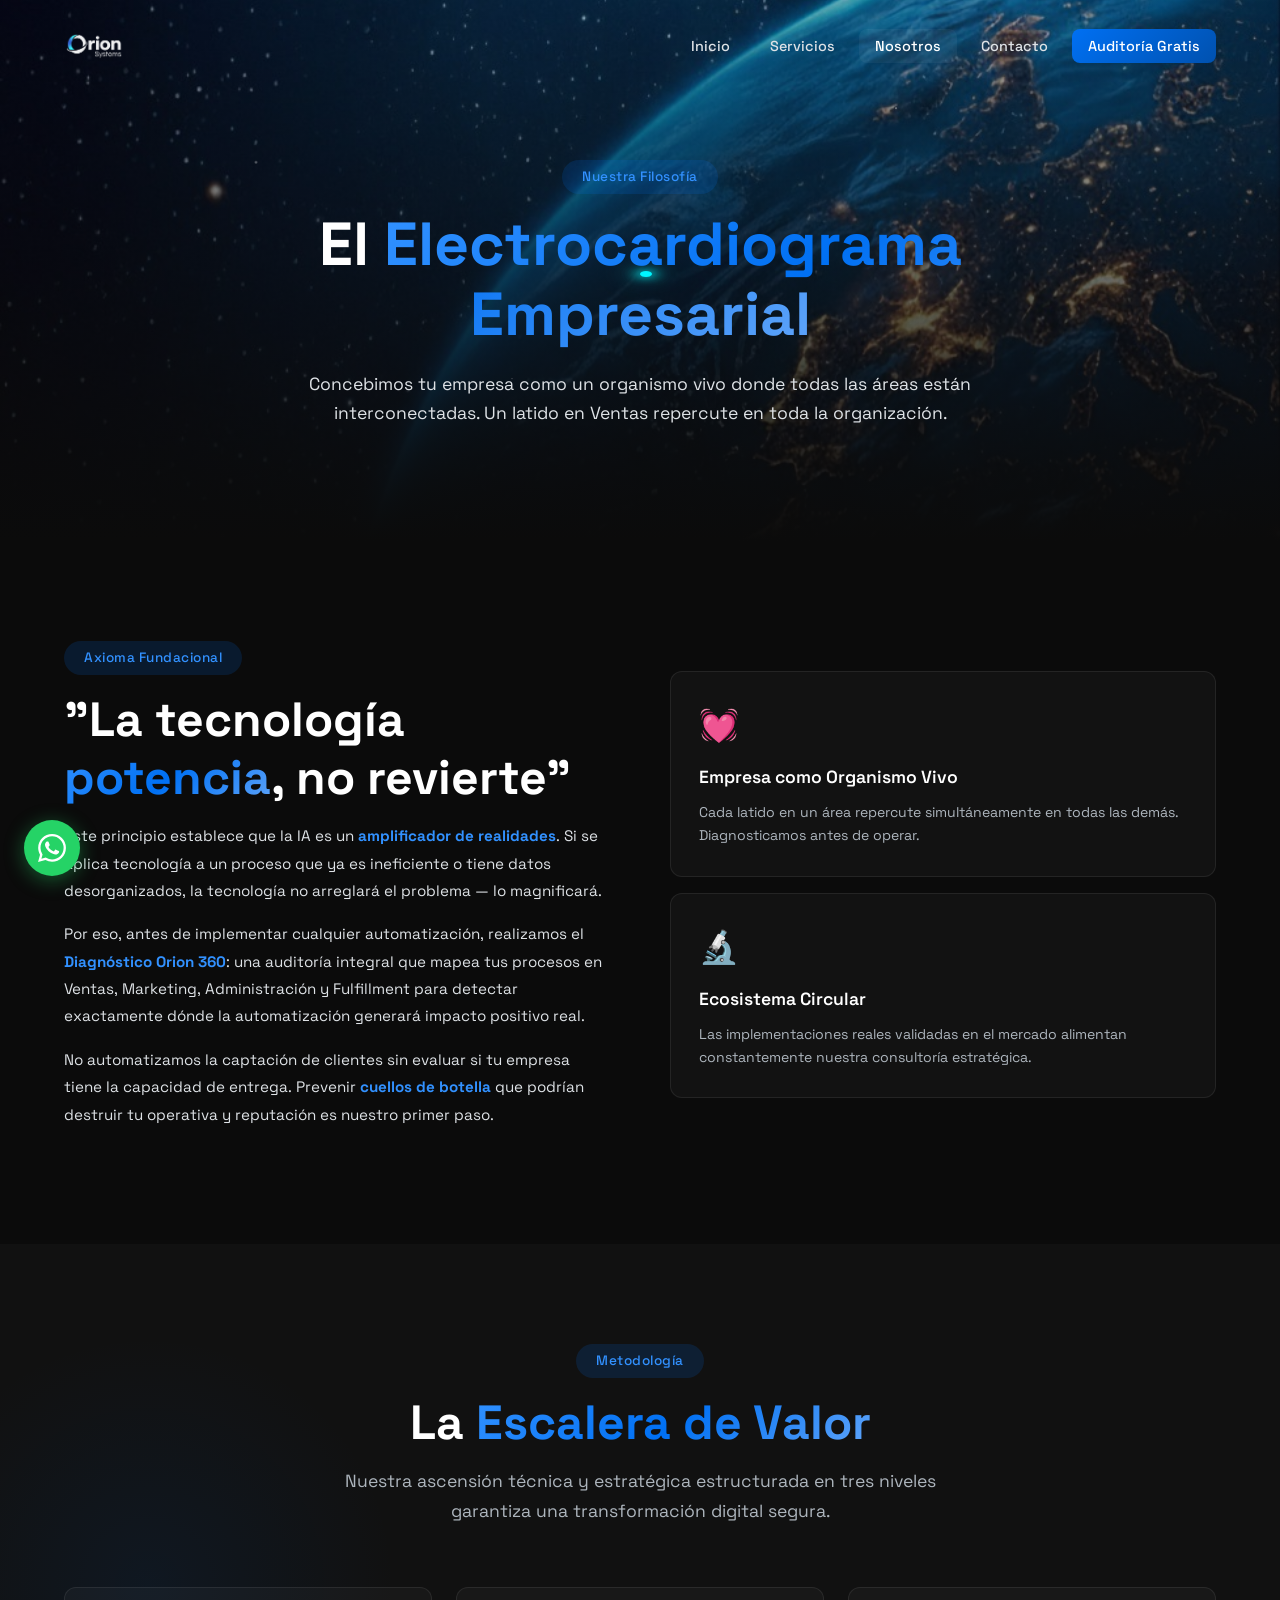
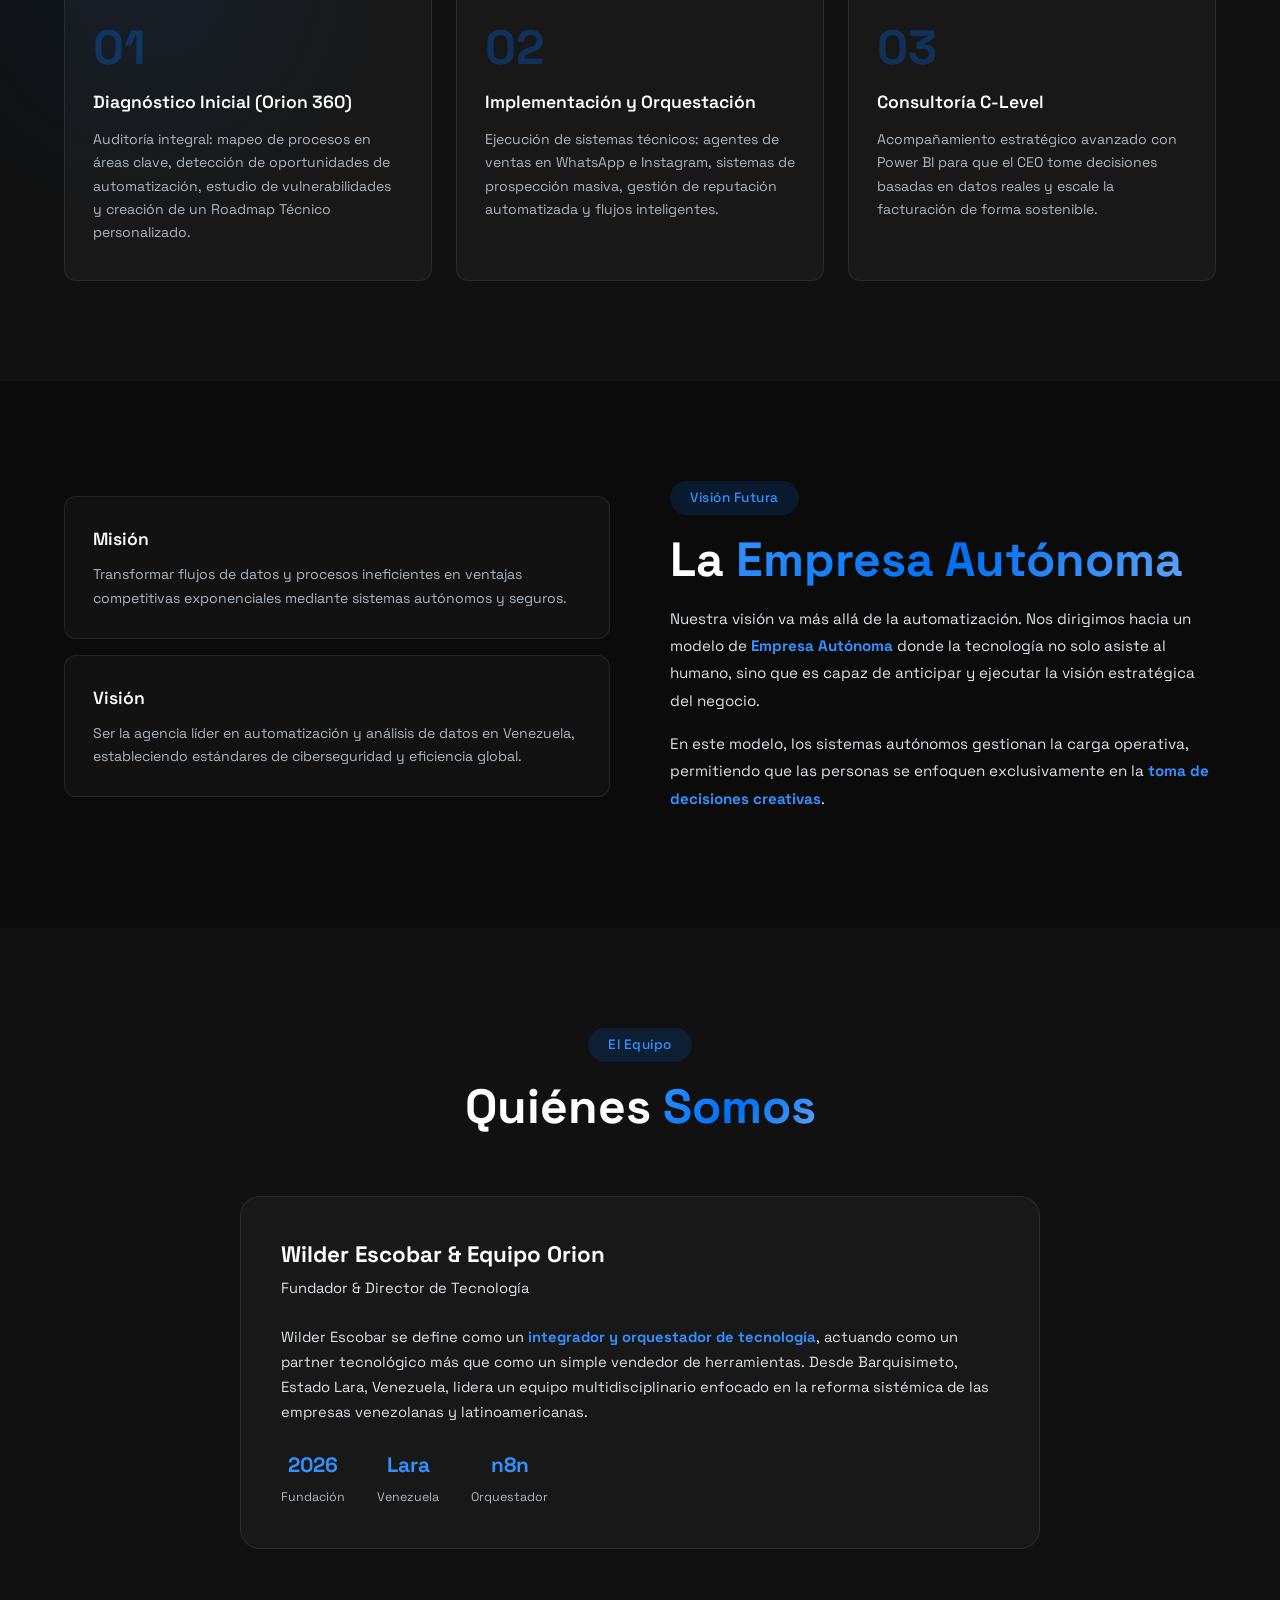
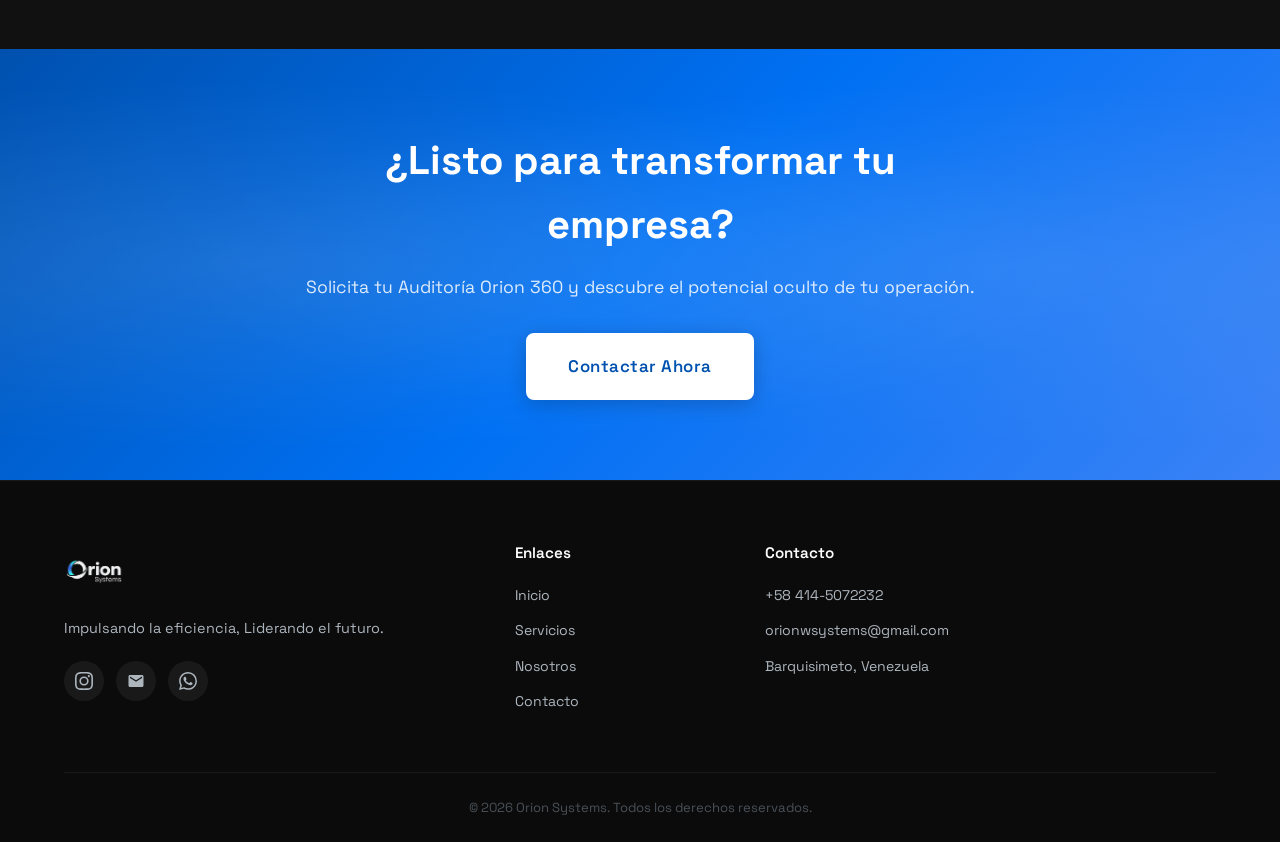
==== about.html @ 2eb097f4 "First commit: Orion Systems Web v1.0" ====
<!DOCTYPE html>
<html lang="es">

<head>
    <meta charset="UTF-8">
    <meta name="viewport" content="width=device-width, initial-scale=1.0">
    <title>Sobre Nosotros | Orion Systems</title>
    <meta name="description"
        content="Conoce la filosofía del Electrocardiograma Empresarial de Orion Systems. La tecnología potencia, no revierte. Wilder Escobar y equipo en Barquisimeto, Venezuela.">
    <link rel="icon" href="assets/favicon.png" type="image/png">
    <link rel="preconnect" href="https://fonts.googleapis.com">
    <link rel="preconnect" href="https://fonts.gstatic.com" crossorigin>
    <link
        href="https://fonts.googleapis.com/css2?family=Space+Grotesk:wght@300;400;500;600;700&family=Inter:wght@300;400;500;600;700&display=swap"
        rel="stylesheet">
    <link rel="stylesheet" href="index.css">
</head>

<body>
    <!-- NAVBAR -->
    <nav class="navbar" id="navbar">
        <div class="nav-container">
            <a href="index.html" class="nav-logo">
                <img src="assets/logo.png" alt="Orion Systems Logo" class="logo-img">
            </a>
            <ul class="nav-links" id="navLinks">
                <li><a href="index.html" class="nav-link">Inicio</a></li>
                <li><a href="services.html" class="nav-link">Servicios</a></li>
                <li><a href="about.html" class="nav-link active">Nosotros</a></li>
                <li><a href="contact.html" class="nav-link">Contacto</a></li>
                <li><a href="#" class="nav-link nav-cta" id="openAuditBtn">Auditoría Gratis</a></li>
            </ul>
            <button class="hamburger" id="hamburger"
                aria-label="Abrir menú"><span></span><span></span><span></span></button>
        </div>
    </nav>

    <!-- PAGE HERO -->
    <section class="page-hero">
        <div class="hero-bg">
            <div class="hero-sub-bg">
                <div class="hero-stars"></div>

                <div class="hero-orbiters">
                    <div class="orbiter"></div>
                    <div class="orbiter"></div>
                    <div class="orbiter"></div>
                </div>
            </div>
        </div>
        <div class="container" style="position:relative;z-index:2;">
            <div class="page-hero-content anim-fade-up">
                <span class="section-tag">Nuestra Filosofía</span>
                <h1 class="hero-title">El <span class="text-gradient">Electrocardiograma Empresarial</span></h1>
                <p class="hero-subtitle">Concebimos tu empresa como un organismo vivo donde todas las áreas están
                    interconectadas. Un latido en Ventas repercute en toda la organización.</p>
            </div>
        </div>
    </section>

    <!-- PHILOSOPHY -->
    <section class="about-section">
        <div class="container">
            <div class="about-grid">
                <div class="about-content anim-fade-up">
                    <span class="section-tag">Axioma Fundacional</span>
                    <h2 class="section-title">"La tecnología <span class="text-gradient">potencia</span>, no revierte"
                    </h2>
                    <p>Este principio establece que la IA es un <strong>amplificador de realidades</strong>. Si se
                        aplica tecnología a un proceso que ya es ineficiente o tiene datos desorganizados, la tecnología
                        no arreglará el problema — lo magnificará.</p>
                    <p>Por eso, antes de implementar cualquier automatización, realizamos el <strong>Diagnóstico Orion
                            360</strong>: una auditoría integral que mapea tus procesos en Ventas, Marketing,
                        Administración y Fulfillment para detectar exactamente dónde la automatización generará impacto
                        positivo real.</p>
                    <p>No automatizamos la captación de clientes sin evaluar si tu empresa tiene la capacidad de
                        entrega. Prevenir <strong>cuellos de botella</strong> que podrían destruir tu operativa y
                        reputación es nuestro primer paso.</p>
                </div>
                <div class="about-visual anim-fade-up" style="animation-delay:0.2s;">
                    <div class="philosophy-card">
                        <div class="philosophy-icon">💓</div>
                        <h3>Empresa como Organismo Vivo</h3>
                        <p>Cada latido en un área repercute simultáneamente en todas las demás. Diagnosticamos antes de
                            operar.</p>
                    </div>
                    <div class="philosophy-card">
                        <div class="philosophy-icon">🔬</div>
                        <h3>Ecosistema Circular</h3>
                        <p>Las implementaciones reales validadas en el mercado alimentan constantemente nuestra
                            consultoría estratégica.</p>
                    </div>
                </div>
            </div>
        </div>
    </section>

    <!-- METHODOLOGY -->
    <section class="methodology" style="background:var(--dark);">
        <div class="container">
            <div class="section-header anim-fade-up">
                <span class="section-tag">Metodología</span>
                <h2 class="section-title">La <span class="text-gradient">Escalera de Valor</span></h2>
                <p class="section-desc">Nuestra ascensión técnica y estratégica estructurada en tres niveles garantiza
                    una transformación digital segura.</p>
            </div>
            <div class="steps-grid">
                <div class="step-card anim-fade-up">
                    <div class="step-number">01</div>
                    <h3>Diagnóstico Inicial (Orion 360)</h3>
                    <p>Auditoría integral: mapeo de procesos en áreas clave, detección de oportunidades de
                        automatización, estudio de vulnerabilidades y creación de un Roadmap Técnico personalizado.</p>
                </div>
                <div class="step-card anim-fade-up" style="animation-delay:0.15s;">
                    <div class="step-number">02</div>
                    <h3>Implementación y Orquestación</h3>
                    <p>Ejecución de sistemas técnicos: agentes de ventas en WhatsApp e Instagram, sistemas de
                        prospección masiva, gestión de reputación automatizada y flujos inteligentes.</p>
                </div>
                <div class="step-card anim-fade-up" style="animation-delay:0.3s;">
                    <div class="step-number">03</div>
                    <h3>Consultoría C-Level</h3>
                    <p>Acompañamiento estratégico avanzado con Power BI para que el CEO tome decisiones basadas en datos
                        reales y escale la facturación de forma sostenible.</p>
                </div>
            </div>
        </div>
    </section>

    <!-- VISION -->
    <section class="about-section">
        <div class="container">
            <div class="about-grid reverse">
                <div class="about-content anim-fade-up">
                    <span class="section-tag">Visión Futura</span>
                    <h2 class="section-title">La <span class="text-gradient">Empresa Autónoma</span></h2>
                    <p>Nuestra visión va más allá de la automatización. Nos dirigimos hacia un modelo de <strong>Empresa
                            Autónoma</strong> donde la tecnología no solo asiste al humano, sino que es capaz de
                        anticipar y ejecutar la visión estratégica del negocio.</p>
                    <p>En este modelo, los sistemas autónomos gestionan la carga operativa, permitiendo que las personas
                        se enfoquen exclusivamente en la <strong>toma de decisiones creativas</strong>.</p>
                </div>
                <div class="about-visual anim-fade-up" style="animation-delay:0.2s;">
                    <div class="mission-card">
                        <h4>Misión</h4>
                        <p>Transformar flujos de datos y procesos ineficientes en ventajas competitivas exponenciales
                            mediante sistemas autónomos y seguros.</p>
                    </div>
                    <div class="mission-card">
                        <h4>Visión</h4>
                        <p>Ser la agencia líder en automatización y análisis de datos en Venezuela, estableciendo
                            estándares de ciberseguridad y eficiencia global.</p>
                    </div>
                </div>
            </div>
        </div>
    </section>

    <!-- TEAM -->
    <section class="team-section" style="background:var(--dark);">
        <div class="container">
            <div class="section-header anim-fade-up">
                <span class="section-tag">El Equipo</span>
                <h2 class="section-title">Quiénes <span class="text-gradient">Somos</span></h2>
            </div>
            <div class="team-content anim-fade-up">
                <div class="team-info">
                    <h3>Wilder Escobar & Equipo Orion</h3>
                    <p class="team-role">Fundador & Director de Tecnología</p>
                    <p>Wilder Escobar se define como un <strong>integrador y orquestador de tecnología</strong>,
                        actuando como un partner tecnológico más que como un simple vendedor de herramientas. Desde
                        Barquisimeto, Estado Lara, Venezuela, lidera un equipo multidisciplinario enfocado en la reforma
                        sistémica de las empresas venezolanas y latinoamericanas.</p>
                    <div class="team-stats">
                        <div class="team-stat">
                            <span class="team-stat-value">2026</span>
                            <span class="team-stat-label">Fundación</span>
                        </div>
                        <div class="team-stat">
                            <span class="team-stat-value">Lara</span>
                            <span class="team-stat-label">Venezuela</span>
                        </div>
                        <div class="team-stat">
                            <span class="team-stat-value">n8n</span>
                            <span class="team-stat-label">Orquestador</span>
                        </div>
                    </div>
                </div>
            </div>
        </div>
    </section>

    <!-- CTA -->
    <section class="cta-banner">
        <div class="container">
            <div class="cta-content anim-fade-up">
                <h2>¿Listo para transformar tu empresa?</h2>
                <p>Solicita tu Auditoría Orion 360 y descubre el potencial oculto de tu operación.</p>
                <a href="contact.html" class="btn btn-primary btn-lg">Contactar Ahora</a>
            </div>
        </div>
    </section>

    <!-- FOOTER -->
    <footer class="footer">
        <div class="container">
            <div class="footer-grid">
                <div class="footer-brand">
                    <div class="footer-logo">
                        <img src="assets/logo.png" alt="Orion Systems" class="logo-img">
                    </div>
                    <p class="footer-tagline">Impulsando la eficiencia, Liderando el futuro.</p>
                    <div class="footer-social">
                        <a href="https://www.instagram.com/orionsystems_" target="_blank" rel="noopener"
                            aria-label="Instagram" class="social-link"><svg viewBox="0 0 24 24" fill="currentColor">
                                <path
                                    d="M12 2.163c3.204 0 3.584.012 4.85.07 3.252.148 4.771 1.691 4.919 4.919.058 1.265.069 1.645.069 4.849 0 3.205-.012 3.584-.069 4.849-.149 3.225-1.664 4.771-4.919 4.919-1.266.058-1.644.07-4.85.07-3.204 0-3.584-.012-4.849-.07-3.26-.149-4.771-1.699-4.919-4.92-.058-1.265-.07-1.644-.07-4.849 0-3.204.013-3.583.07-4.849.149-3.227 1.664-4.771 4.919-4.919 1.266-.057 1.645-.069 4.849-.069zM12 0C8.741 0 8.333.014 7.053.072 2.695.272.273 2.69.073 7.052.014 8.333 0 8.741 0 12c0 3.259.014 3.668.072 4.948.2 4.358 2.618 6.78 6.98 6.98C8.333 23.986 8.741 24 12 24c3.259 0 3.668-.014 4.948-.072 4.354-.2 6.782-2.618 6.979-6.98.059-1.28.073-1.689.073-4.948 0-3.259-.014-3.667-.072-4.947-.196-4.354-2.617-6.78-6.979-6.98C15.668.014 15.259 0 12 0zm0 5.838a6.162 6.162 0 100 12.324 6.162 6.162 0 000-12.324zM12 16a4 4 0 110-8 4 4 0 010 8zm6.406-11.845a1.44 1.44 0 100 2.881 1.44 1.44 0 000-2.881z" />
                            </svg></a>
                        <a href="mailto:orionwsystems@gmail.com" aria-label="Email" class="social-link"><svg
                                viewBox="0 0 24 24" fill="currentColor">
                                <path
                                    d="M20 4H4c-1.1 0-2 .9-2 2v12c0 1.1.9 2 2 2h16c1.1 0 2-.9 2-2V6c0-1.1-.9-2-2-2zm0 4l-8 5-8-5V6l8 5 8-5v2z" />
                            </svg></a>
                        <a href="https://wa.me/584145072232" target="_blank" rel="noopener" aria-label="WhatsApp"
                            class="social-link"><svg viewBox="0 0 24 24" fill="currentColor">
                                <path
                                    d="M17.472 14.382c-.297-.149-1.758-.867-2.03-.967-.273-.099-.471-.148-.67.15-.197.297-.767.966-.94 1.164-.173.199-.347.223-.644.075-.297-.15-1.255-.463-2.39-1.475-.883-.788-1.48-1.761-1.653-2.059-.173-.297-.018-.458.13-.606.134-.133.298-.347.446-.52.149-.174.198-.298.298-.497.099-.198.05-.371-.025-.52-.075-.149-.669-1.612-.916-2.207-.242-.579-.487-.5-.669-.51-.173-.008-.371-.01-.57-.01-.198 0-.52.074-.792.372-.272.297-1.04 1.016-1.04 2.479 0 1.462 1.065 2.875 1.213 3.074.149.198 2.096 3.2 5.077 4.487.709.306 1.262.489 1.694.625.712.227 1.36.195 1.871.118.571-.085 1.758-.719 2.006-1.413.248-.694.248-1.289.173-1.413-.074-.124-.272-.198-.57-.347m-5.421 7.403h-.004a9.87 9.87 0 01-5.031-1.378l-.361-.214-3.741.982.998-3.648-.235-.374a9.86 9.86 0 01-1.51-5.26c.001-5.45 4.436-9.884 9.888-9.884 2.64 0 5.122 1.03 6.988 2.898a9.825 9.825 0 012.893 6.994c-.003 5.45-4.437 9.884-9.885 9.884m8.413-18.297A11.815 11.815 0 0012.05 0C5.495 0 .16 5.335.157 11.892c0 2.096.547 4.142 1.588 5.945L.057 24l6.305-1.654a11.882 11.882 0 005.683 1.448h.005c6.554 0 11.89-5.335 11.893-11.893a11.821 11.821 0 00-3.48-8.413z" />
                            </svg></a>
                    </div>
                </div>
                <div class="footer-links">
                    <h4>Enlaces</h4>
                    <ul>
                        <li><a href="index.html">Inicio</a></li>
                        <li><a href="services.html">Servicios</a></li>
                        <li><a href="about.html">Nosotros</a></li>
                        <li><a href="contact.html">Contacto</a></li>
                    </ul>
                </div>
                <div class="footer-contact">
                    <h4>Contacto</h4>
                    <ul>
                        <li><a href="tel:+584145072232">+58 414-5072232</a></li>
                        <li><a href="mailto:orionwsystems@gmail.com">orionwsystems@gmail.com</a></li>
                        <li><span>Barquisimeto, Venezuela</span></li>
                    </ul>
                </div>
            </div>
            <div class="footer-bottom">
                <p>&copy; 2026 Orion Systems. Todos los derechos reservados.</p>
            </div>
        </div>
    </footer>

    <!-- WhatsApp Float -->
    <a href="https://wa.me/584145072232" target="_blank" rel="noopener" class="whatsapp-float"
        aria-label="Contactar por WhatsApp">
        <svg viewBox="0 0 24 24" fill="white">
            <path
                d="M17.472 14.382c-.297-.149-1.758-.867-2.03-.967-.273-.099-.471-.148-.67.15-.197.297-.767.966-.94 1.164-.173.199-.347.223-.644.075-.297-.15-1.255-.463-2.39-1.475-.883-.788-1.48-1.761-1.653-2.059-.173-.297-.018-.458.13-.606.134-.133.298-.347.446-.52.149-.174.198-.298.298-.497.099-.198.05-.371-.025-.52-.075-.149-.669-1.612-.916-2.207-.242-.579-.487-.5-.669-.51-.173-.008-.371-.01-.57-.01-.198 0-.52.074-.792.372-.272.297-1.04 1.016-1.04 2.479 0 1.462 1.065 2.875 1.213 3.074.149.198 2.096 3.2 5.077 4.487.709.306 1.262.489 1.694.625.712.227 1.36.195 1.871.118.571-.085 1.758-.719 2.006-1.413.248-.694.248-1.289.173-1.413-.074-.124-.272-.198-.57-.347m-5.421 7.403h-.004a9.87 9.87 0 01-5.031-1.378l-.361-.214-3.741.982.998-3.648-.235-.374a9.86 9.86 0 01-1.51-5.26c.001-5.45 4.436-9.884 9.888-9.884 2.64 0 5.122 1.03 6.988 2.898a9.825 9.825 0 012.893 6.994c-.003 5.45-4.437 9.884-9.885 9.884m8.413-18.297A11.815 11.815 0 0012.05 0C5.495 0 .16 5.335.157 11.892c0 2.096.547 4.142 1.588 5.945L.057 24l6.305-1.654a11.882 11.882 0 005.683 1.448h.005c6.554 0 11.89-5.335 11.893-11.893a11.821 11.821 0 00-3.48-8.413z" />
        </svg>
    </a>

    <!-- AUDIT MODAL (same as index) -->
    <div class="modal-overlay" id="auditModal">
        <div class="modal">
            <button class="modal-close" id="closeModal" aria-label="Cerrar">&times;</button>
            <div class="modal-header">
                <div class="modal-icon">🔍</div>
                <h2>Solicita tu Diagnóstico Orion 360: El primer paso hacia la Empresa Autónoma.</h2>
                <p class="modal-gancho">La Inteligencia Artificial es un amplificador: si tus procesos son ineficientes,
                    la IA
                    solo acelerará el desastre. Antes de implementar, diagnosticamos para asegurar que la tecnología sea
                    el
                    catalizador de tu rentabilidad, no un riesgo para tu operativa.</p>
            </div>
            <form class="audit-form" id="auditForm">
                <!-- Sección A: Identidad -->
                <div class="form-section">
                    <h4>Sección A: Identidad y Filtro de Mercado</h4>
                    <div class="form-row">
                        <div class="form-group">
                            <label for="decisor">Nombre del Decisor y Cargo *</label>
                            <input type="text" id="decisor" name="decisor" required placeholder="Ej: Juan Pérez - CEO">
                        </div>
                        <div class="form-group">
                            <label for="companyName">Nombre de la Empresa y Ubicación *</label>
                            <input type="text" id="companyName" name="companyName" required
                                placeholder="Ej: Mi Empresa C.A. - Venezuela">
                        </div>
                    </div>
                    <div class="form-row">
                        <div class="form-group">
                            <label for="nicho">Nicho de Mercado *</label>
                            <select id="nicho" name="nicho" required onchange="toggleOtherNiche(this)">
                                <option value="">Seleccionar...</option>
                                <option value="Clinicas">Clínicas y Salud</option>
                                <option value="Inmobiliaria">Inmobiliaria</option>
                                <option value="Ecommerce">E-commerce</option>
                                <option value="Logistica">Logística y Transporte</option>
                                <option value="Educacion">Educación / Academias</option>
                                <option value="Servicios">Servicios Profesionales</option>
                                <option value="Manufactura">Manufactura / Industrial</option>
                                <option value="Otro">Otro (Especificar)</option>
                            </select>
                            <div id="otherNicheWrapper" style="display:none; margin-top: 10px;">
                                <input type="text" id="nicho_otro" name="nicho_otro"
                                    placeholder="¿Cuál es el nicho de tu empresa?">
                            </div>
                        </div>
                        <div class="form-group">
                            <label for="budget">Presupuesto Estimado para el Proyecto (Opcional)</label>
                            <input type="text" id="budget" name="budget" placeholder="Ej: $2,000 - $5,000">
                        </div>
                    </div>
                    <div class="form-row">
                        <div class="form-group">
                            <label for="contactPhone">Teléfono / WhatsApp *</label>
                            <input type="tel" id="contactPhone" name="phone" required placeholder="+58 ...">
                        </div>
                        <div class="form-group">
                            <label for="contactEmail">Email Corporativo *</label>
                            <input type="email" id="contactEmail" name="email" required
                                placeholder="nombre@empresa.com">
                        </div>
                    </div>
                </div>

                <!-- Sección B: El Electrocardiograma -->
                <div class="form-section">
                    <h4>Sección B: El Electrocardiograma (Dolores)</h4>
                    <p class="section-desc-form"
                        style="font-size: 0.9rem; color: var(--gray-500); margin-bottom: 15px;">Identifica dónde sientes
                        mayor obstrucción (puedes marcar varias):</p>
                    <div class="checkbox-group">
                        <label class="checkbox-item">
                            <input type="checkbox" name="dolores" value="Ventas"> <span>Ventas: ¿Pierdes leads por falta
                                de respuesta rápida en WhatsApp?</span>
                        </label>
                        <label class="checkbox-item">
                            <input type="checkbox" name="dolores" value="Marketing"> <span>Marketing: ¿Tus sistemas de
                                publicidad no están orquestados con tu equipo comercial?</span>
                        </label>
                        <label class="checkbox-item">
                            <input type="checkbox" name="dolores" value="Administracion"> <span>Administración: ¿Tus
                                procesos de facturación o gestión de datos son lentos y manuales?</span>
                        </label>
                        <label class="checkbox-item">
                            <input type="checkbox" name="dolores" value="Fulfillment"> <span>Fulfillment (Entrega):
                                ¿Tienes cuellos de botella que afectan tu reputación?</span>
                        </label>
                    </div>
                </div>

                <button type="submit" class="btn btn-primary btn-full">Solicitar Auditoría de Diagnóstico
                    Inicial</button>
            </form>
            <div class="modal-success" id="modalSuccess" style="display:none;">
                <div class="success-icon">✨</div>
                <h3>¡Gracias por confiar en Orion Systems!</h3>
                <p>Nuestro equipo analizará tu infraestructura y nos pondremos en contacto para presentarte tu Roadmap
                    Técnico de transformación.</p>
                <button class="btn btn-outline" id="closeSuccessBtn">Entendido</button>
            </div>
        </div>
    </div>

    <script src="main.js"></script>
</body>

</html>
---- index.css ----
/* ===================================================
   ORION SYSTEMS — Design System & Styles
   =================================================== */

/* ---------- RESET & BASE ---------- */
*,
*::before,
*::after {
  margin: 0;
  padding: 0;
  box-sizing: border-box;
}

:root {
  /* Colors — Blue Electric Palette */
  --purple: #0070F3;
  --purple-dark: #0051AF;
  --purple-light: #3291FF;
  --purple-glow: rgba(0, 112, 243, 0.5);
  --purple-soft: rgba(0, 112, 243, 0.15);
  --black: #0B0B0B;
  --dark: #111111;
  --dark-card: #1A1A2E;
  --gray-100: #F8F9FA;
  --gray-200: #E9ECEF;
  --gray-300: #DEE2E6;
  --gray-500: #ADB5BD;
  --gray-700: #495057;
  --white: #FFFFFF;
  --green-wa: #25D366;
  --neon-cyan: #00F5FF;
  --neon-cyan-glow: rgba(0, 245, 255, 0.4);

  /* Typography */
  --font-main: 'Space Grotesk', 'Inter', system-ui, -apple-system, sans-serif;

  /* Spacing */
  --container: 1200px;
  --section-py: 100px;
  --gap: 24px;

  /* Radius */
  --radius: 12px;
  --radius-sm: 8px;
  --radius-lg: 20px;
  --radius-full: 9999px;

  /* Transition */
  --ease: cubic-bezier(0.4, 0, 0.2, 1);
  --duration: 0.3s;
}

html {
  scroll-behavior: smooth;
  font-size: 16px;
}

body {
  font-family: var(--font-main);
  background-color: var(--black);
  color: var(--white);
  line-height: 1.6;
  overflow-x: hidden;
  -webkit-font-smoothing: antialiased;
}

a {
  text-decoration: none;
  color: inherit;
  transition: color var(--duration) var(--ease);
}

img {
  max-width: 100%;
  height: auto;
  display: block;
}

ul {
  list-style: none;
}

.container {
  max-width: var(--container);
  margin: 0 auto;
  padding: 0 var(--gap);
}

/* ---------- GRADIENT TEXT ---------- */
.text-gradient {
  background: linear-gradient(135deg, var(--purple-light), var(--purple), #60a5fa);
  -webkit-background-clip: text;
  -webkit-text-fill-color: transparent;
  background-clip: text;
}

/* ---------- BUTTONS ---------- */
.btn {
  display: inline-flex;
  align-items: center;
  justify-content: center;
  gap: 8px;
  padding: 14px 32px;
  border-radius: var(--radius-sm);
  font-family: var(--font-main);
  font-weight: 600;
  font-size: 0.95rem;
  letter-spacing: 0.5px;
  cursor: pointer;
  transition: all var(--duration) var(--ease);
  border: 2px solid transparent;
}

.btn-primary {
  background: linear-gradient(135deg, var(--purple), var(--purple-dark));
  color: var(--white);
  border-color: var(--purple);
  box-shadow: 0 4px 20px var(--purple-glow);
}

.btn-primary:hover {
  transform: translateY(-2px);
  box-shadow: 0 8px 30px var(--purple-glow);
  background: linear-gradient(135deg, var(--purple-light), var(--purple));
}

.btn-outline {
  background: transparent;
  color: var(--white);
  border: 2px solid rgba(255, 255, 255, 0.3);
}

.btn-outline:hover {
  border-color: var(--purple);
  color: var(--purple-light);
  background: var(--purple-soft);
}

.btn-lg {
  padding: 18px 40px;
  font-size: 1.05rem;
}

.btn-full {
  width: 100%;
}

/* ---------- SECTION HEADERS ---------- */
.section-header {
  text-align: center;
  margin-bottom: 60px;
}

.section-tag {
  display: inline-block;
  padding: 6px 20px;
  background: var(--purple-soft);
  color: var(--purple-light);
  border-radius: var(--radius-full);
  font-size: 0.85rem;
  font-weight: 500;
  letter-spacing: 0.5px;
  margin-bottom: 16px;
}

.section-title {
  font-size: clamp(2rem, 4vw, 3rem);
  font-weight: 700;
  line-height: 1.2;
  margin-bottom: 16px;
}

.section-desc {
  font-size: 1.1rem;
  color: var(--gray-500);
  max-width: 640px;
  margin: 0 auto;
  line-height: 1.7;
}

/* ========================================
   NAVBAR
   ======================================== */
.navbar {
  position: fixed;
  top: 0;
  left: 0;
  right: 0;
  z-index: 1000;
  padding: 16px 0;
  transition: all var(--duration) var(--ease);
  background: transparent;
}

.navbar.scrolled {
  background: rgba(11, 11, 11, 0.92);
  backdrop-filter: blur(20px);
  -webkit-backdrop-filter: blur(20px);
  padding: 10px 0;
  border-bottom: 1px solid rgba(0, 112, 243, 0.15);
}

.nav-container {
  max-width: var(--container);
  margin: 0 auto;
  padding: 0 var(--gap);
  display: flex;
  align-items: center;
  justify-content: space-between;
}

.nav-logo {
  display: flex;
  align-items: center;
  gap: 10px;
}

.logo-img {
  width: 60px;
  height: 60px;
  object-fit: contain;
  transition: transform 0.3s var(--ease);
}

.nav-logo:hover .logo-img {
  transform: scale(1.1) rotate(-5deg);
}

.logo-text {
  font-size: 1.2rem;
  font-weight: 700;
  letter-spacing: 1px;
}

.logo-accent {
  color: var(--purple-light);
}

.nav-links {
  display: flex;
  align-items: center;
  gap: 8px;
}

.nav-link {
  padding: 8px 16px;
  border-radius: var(--radius-sm);
  font-size: 0.9rem;
  font-weight: 500;
  color: var(--gray-300);
  transition: all var(--duration) var(--ease);
}

.nav-link:hover,
.nav-link.active {
  color: var(--white);
  background: rgba(255, 255, 255, 0.05);
}

.nav-cta {
  background: linear-gradient(135deg, var(--purple), var(--purple-dark)) !important;
  color: var(--white) !important;
  border-radius: var(--radius-sm);
}

.nav-cta:hover {
  box-shadow: 0 4px 20px var(--purple-glow);
  transform: translateY(-1px);
}

.hamburger {
  display: none;
  flex-direction: column;
  gap: 5px;
  background: none;
  border: none;
  cursor: pointer;
  padding: 8px;
}

.hamburger span {
  width: 24px;
  height: 2px;
  background: var(--white);
  border-radius: 2px;
  transition: all var(--duration) var(--ease);
}

.hamburger.active span:nth-child(1) {
  transform: rotate(45deg) translate(5px, 5px);
}

.hamburger.active span:nth-child(2) {
  opacity: 0;
}

.hamburger.active span:nth-child(3) {
  transform: rotate(-45deg) translate(5px, -5px);
}

/* ========================================
   HERO
   ======================================== */
.hero {
  position: relative;
  min-height: 100vh;
  display: flex;
  align-items: center;
  padding: 120px 0 80px;
  overflow: hidden;
}

.hero-bg {
  position: absolute;
  inset: 0;
  z-index: 0;
  background: url('assets/cosmic_bg.png') center/cover no-repeat;
}

.hero-bg::after {
  content: '';
  position: absolute;
  inset: 0;
  background: linear-gradient(to bottom, rgba(11, 11, 11, 0.3) 0%, rgba(11, 11, 11, 0.6) 50%, var(--black) 100%);
}

.hero-stars {
  position: absolute;
  inset: 0;
  background-image:
    radial-gradient(2px 2px at 20% 30%, rgba(255, 255, 255, 0.4), transparent),
    radial-gradient(1px 1px at 40% 70%, rgba(255, 255, 255, 0.3), transparent),
    radial-gradient(1.5px 1.5px at 70% 20%, rgba(255, 255, 255, 0.5), transparent),
    radial-gradient(1px 1px at 90% 50%, rgba(255, 255, 255, 0.2), transparent);
  animation: twinkle 4s ease-in-out infinite alternate;
}

@keyframes twinkle {
  0% {
    opacity: 0.6;
  }

  100% {
    opacity: 1;
  }
}

/* ========================================
   HERO ANIMATIONS & COSMIC BACKGROUND
   ======================================== */

/* --- Type 1: Main Page (Elliptical Banner) --- */
.hero-main-bg {
  position: absolute;
  inset: 0;
  overflow: hidden;
  z-index: 1;
}

.hero-main-bg .hero-planet-ring {
  position: absolute;
  top: 40%;
  left: 50%;
  transform: translate(-50%, -50%) rotateX(75deg) rotateY(-15deg);
  width: 150vw;
  height: 150vw;
  border: 5px solid rgba(0, 245, 255, 0.4);
  border-radius: 50%;
  pointer-events: none;
  box-shadow: 0 0 60px rgba(0, 245, 255, 0.2);
  z-index: 3;
}

.hero-main-bg .hero-orbiters {
  position: absolute;
  top: 40%;
  left: 50%;
  transform: translate(-50%, -50%) rotateX(75deg) rotateY(-15deg);
  width: 150vw;
  height: 150vw;
  pointer-events: none;
  z-index: 4;
}

.hero-main-bg .orbiter {
  position: absolute;
  top: 50%;
  left: 50%;
  width: 20px;
  height: 20px;
  background: var(--neon-cyan);
  border-radius: 50%;
  box-shadow: 0 0 30px var(--neon-cyan), 0 0 60px var(--neon-cyan);
  offset-path: ellipse(75vw 75vw at 50% 50%);
  animation: orbit 14s linear infinite;
}



/* --- Type 2: Sub Pages (Orbital centered Planet) --- */
.hero-sub-bg {
  position: absolute;
  inset: 0;
  display: flex;
  align-items: center;
  justify-content: center;
  z-index: 1;
  overflow: hidden;
}

.hero-sub-bg .hero-orbiters {
  position: absolute;
  width: 800px;
  height: 800px;
  transform: rotateX(60deg);
  z-index: 5;
}

.hero-sub-bg .orbiter {
  position: absolute;
  top: 50%;
  left: 50%;
  width: 12px;
  height: 12px;
  background: var(--neon-cyan);
  border-radius: 50%;
  box-shadow: 0 0 20px var(--neon-cyan), 0 0 40px var(--neon-cyan);
  animation: orbit-sub 12s linear infinite;
}

/* Shared Animations */
@keyframes orbit {
  from {
    offset-distance: 0%;
  }

  to {
    offset-distance: 100%;
  }
}

@keyframes orbit-sub {
  from {
    transform: rotate(0deg) translateX(350px) rotate(0deg);
  }

  to {
    transform: rotate(360deg) translateX(350px) rotate(-360deg);
  }
}

.hero-sub-bg .orbiter:nth-child(1) {
  animation-duration: 18s;
}

.hero-sub-bg .orbiter:nth-child(2) {
  animation-duration: 25s;
  animation-delay: -5s;
  scale: 0.8;
}

.hero-sub-bg .orbiter:nth-child(3) {
  animation-duration: 32s;
  animation-delay: -10s;
  scale: 0.6;
}



@keyframes orbit {
  from {
    offset-distance: 0%;
  }

  to {
    offset-distance: 100%;
  }
}

.hero-content {
  position: relative;
  z-index: 2;
  flex: 1;
  max-width: 600px;
  padding: 0 var(--gap);
  margin-left: max(var(--gap), calc((100vw - var(--container)) / 2 + var(--gap)));
}

.hero-badge {
  display: inline-block;
  padding: 8px 20px;
  background: var(--purple-soft);
  border: 1px solid rgba(0, 112, 243, 0.3);
  border-radius: var(--radius-full);
  font-size: 0.85rem;
  color: var(--purple-light);
  margin-bottom: 24px;
  animation: pulse-glow 3s ease-in-out infinite;
}

@keyframes pulse-glow {

  0%,
  100% {
    box-shadow: 0 0 10px rgba(0, 112, 243, 0.2);
  }

  50% {
    box-shadow: 0 0 25px rgba(0, 112, 243, 0.4);
  }
}

.hero-title {
  font-size: clamp(2.5rem, 5vw, 3.8rem);
  font-weight: 700;
  line-height: 1.15;
  margin-bottom: 20px;
}

.hero-subtitle {
  font-size: 1.1rem;
  color: var(--gray-300);
  line-height: 1.7;
  margin-bottom: 32px;
}

.hero-buttons {
  display: flex;
  gap: 16px;
  flex-wrap: wrap;
  margin-bottom: 48px;
}

.hero-trust {
  display: flex;
  align-items: center;
  gap: 24px;
  padding: 20px 28px;
  background: rgba(255, 255, 255, 0.05);
  border: 1px solid rgba(255, 255, 255, 0.08);
  border-radius: var(--radius);
  backdrop-filter: blur(10px);
}

.trust-item {
  text-align: center;
}

.trust-number {
  display: block;
  font-size: 1.5rem;
  font-weight: 700;
  color: var(--purple-light);
}

.trust-label {
  font-size: 0.8rem;
  color: var(--gray-500);
}

.trust-divider {
  width: 1px;
  height: 40px;
  background: rgba(255, 255, 255, 0.15);
}

.hero-visual {
  position: relative;
  z-index: 2;
  flex: 1;
  max-width: 500px;
  padding: 0 var(--gap);
  margin-right: max(var(--gap), calc((100vw - var(--container)) / 2 + var(--gap)));
}

.hero-video-frame {
  position: relative;
  border-radius: var(--radius-lg);
  overflow: hidden;
  aspect-ratio: 16/9;
  border: 2px solid rgba(0, 112, 243, 0.3);
  box-shadow: 0 20px 60px rgba(0, 112, 243, 0.2), 0 0 0 1px rgba(255, 255, 255, 0.05);
}

.hero-video-frame iframe {
  width: 100%;
  height: 100%;
  position: absolute;
  inset: 0;
}

/* ========================================
   SERVICES GRID
   ======================================== */
.services {
  padding: var(--section-py) 0;
  background: var(--black);
}

.services-grid {
  display: grid;
  grid-template-columns: repeat(auto-fit, minmax(320px, 1fr));
  gap: var(--gap);
}

.service-card {
  position: relative;
  background: rgba(255, 255, 255, 0.03);
  border: 1px solid rgba(255, 255, 255, 0.08);
  border-radius: var(--radius);
  padding: 32px;
  transition: all 0.4s var(--ease);
  overflow: hidden;
}

.service-card:hover {
  transform: translateY(-6px);
  border-color: rgba(0, 112, 243, 0.4);
  background: rgba(255, 255, 255, 0.06);
}

.card-glow {
  position: absolute;
  bottom: 0;
  left: 10%;
  right: 10%;
  height: 4px;
  background: var(--purple);
  border-radius: 4px 4px 0 0;
  box-shadow: 0 0 20px var(--purple-glow), 0 0 40px rgba(0, 112, 243, 0.3);
  transition: all 0.4s var(--ease);
}

.service-card:hover .card-glow {
  left: 5%;
  right: 5%;
  height: 5px;
  box-shadow: 0 0 30px var(--purple-glow), 0 0 60px rgba(0, 112, 243, 0.4);
}

.card-icon {
  width: 48px;
  height: 48px;
  background: var(--purple-soft);
  border-radius: var(--radius-sm);
  display: flex;
  align-items: center;
  justify-content: center;
  margin-bottom: 20px;
  transition: all var(--duration) var(--ease);
}

.card-icon svg {
  width: 24px;
  height: 24px;
  color: var(--purple-light);
}

.service-card:hover .card-icon {
  background: var(--purple);
}

.service-card:hover .card-icon svg {
  color: var(--white);
}

.card-title {
  font-size: 1.15rem;
  font-weight: 600;
  margin-bottom: 12px;
  color: var(--white);
}

.card-desc {
  font-size: 0.92rem;
  color: var(--gray-500);
  line-height: 1.65;
  margin-bottom: 16px;
}

.card-arrow {
  position: absolute;
  top: 24px;
  right: 24px;
  width: 36px;
  height: 36px;
  border-radius: 50%;
  border: 1px solid rgba(255, 255, 255, 0.15);
  display: flex;
  align-items: center;
  justify-content: center;
  transition: all var(--duration) var(--ease);
}

.card-arrow svg {
  width: 16px;
  height: 16px;
  color: var(--gray-500);
}

.service-card:hover .card-arrow {
  background: var(--purple);
  border-color: var(--purple);
}

.service-card:hover .card-arrow svg {
  color: var(--white);
}

.services-cta {
  text-align: center;
  margin-top: 48px;
}

/* ========================================
   STATS
   ======================================== */
.stats {
  position: relative;
  padding: 80px 0;
  overflow: hidden;
}

.stats-bg {
  position: absolute;
  inset: 0;
  background: linear-gradient(135deg, #0a1a30, var(--purple-dark), #0a1a30);
  opacity: 0.9;
}

.stats-bg::before {
  content: '';
  position: absolute;
  inset: 0;
  background:
    radial-gradient(1px 1px at 30% 40%, rgba(255, 255, 255, 0.3), transparent),
    radial-gradient(1px 1px at 60% 70%, rgba(255, 255, 255, 0.2), transparent),
    radial-gradient(1px 1px at 80% 20%, rgba(255, 255, 255, 0.3), transparent);
}

.stats-grid {
  position: relative;
  z-index: 2;
  display: grid;
  grid-template-columns: repeat(4, 1fr);
  gap: var(--gap);
}

.stat-item {
  text-align: center;
  padding: 32px 16px;
}

.stat-number {
  display: block;
  font-size: clamp(2.2rem, 4vw, 3.5rem);
  font-weight: 700;
  color: var(--white);
  margin-bottom: 8px;
}

.stat-text {
  font-size: clamp(1.5rem, 3vw, 2.2rem) !important;
}

.stat-label {
  display: inline-block;
  padding: 6px 20px;
  background: rgba(0, 112, 243, 0.6);
  border-radius: var(--radius-full);
  font-size: 0.85rem;
  font-weight: 500;
  color: var(--white);
}

/* ========================================
   BENEFITS
   ======================================== */
.benefits {
  padding: var(--section-py) 0;
  background: var(--dark);
}

.benefits-grid {
  display: grid;
  grid-template-columns: repeat(auto-fit, minmax(300px, 1fr));
  gap: var(--gap);
}

.benefit-card {
  padding: 40px 32px;
  background: rgba(255, 255, 255, 0.03);
  border: 1px solid rgba(255, 255, 255, 0.08);
  border-radius: var(--radius);
  text-align: center;
  transition: all 0.4s var(--ease);
}

.benefit-card:hover {
  border-color: rgba(0, 112, 243, 0.3);
  transform: translateY(-4px);
  box-shadow: 0 12px 40px rgba(0, 112, 243, 0.15);
}

.benefit-icon {
  font-size: 2.5rem;
  margin-bottom: 20px;
}

.benefit-card h3 {
  font-size: 1.15rem;
  font-weight: 600;
  margin-bottom: 12px;
}

.benefit-card p {
  font-size: 0.92rem;
  color: var(--gray-500);
  line-height: 1.65;
}

/* ========================================
   VIDEO SECTION
   ======================================== */
.video-section {
  padding: var(--section-py) 0;
  background: var(--black);
}

.video-wrapper {
  max-width: 900px;
  margin: 0 auto;
  border-radius: var(--radius-lg);
  overflow: hidden;
  aspect-ratio: 16/9;
  border: 2px solid rgba(0, 112, 243, 0.3);
  box-shadow: 0 20px 80px rgba(0, 112, 243, 0.2);
}

.video-wrapper iframe {
  width: 100%;
  height: 100%;
}

/* ========================================
   FAQ
   ======================================== */
.faq {
  padding: var(--section-py) 0;
  background: var(--dark);
}

.faq-list {
  max-width: 800px;
  margin: 0 auto;
}

.faq-item {
  border: 1px solid rgba(255, 255, 255, 0.08);
  border-radius: var(--radius);
  margin-bottom: 12px;
  overflow: hidden;
  transition: border-color var(--duration) var(--ease);
}

.faq-item.active {
  border-color: rgba(0, 112, 243, 0.4);
}

.faq-question {
  width: 100%;
  display: flex;
  align-items: center;
  justify-content: space-between;
  gap: 16px;
  padding: 20px 24px;
  background: transparent;
  border: none;
  color: var(--white);
  font-family: var(--font-main);
  font-size: 1rem;
  font-weight: 500;
  text-align: left;
  cursor: pointer;
  transition: all var(--duration) var(--ease);
}

.faq-question:hover {
  background: rgba(255, 255, 255, 0.03);
}

.faq-chevron {
  width: 20px;
  height: 20px;
  flex-shrink: 0;
  color: var(--purple-light);
  transition: transform var(--duration) var(--ease);
}

.faq-item.active .faq-chevron {
  transform: rotate(180deg);
}

.faq-answer {
  max-height: 0;
  overflow: hidden;
  transition: max-height 0.4s var(--ease), padding 0.4s var(--ease);
}

.faq-item.active .faq-answer {
  max-height: 300px;
}

.faq-answer p {
  padding: 0 24px 20px;
  font-size: 0.92rem;
  color: var(--gray-500);
  line-height: 1.7;
}

/* ========================================
   CTA BANNER
   ======================================== */
.cta-banner {
  padding: 80px 0;
  background: linear-gradient(135deg, var(--purple-dark), var(--purple), #3b82f6);
  position: relative;
  overflow: hidden;
}

.cta-banner::before {
  content: '';
  position: absolute;
  inset: 0;
  background:
    radial-gradient(ellipse at 20% 50%, rgba(255, 255, 255, 0.1), transparent 60%),
    radial-gradient(ellipse at 80% 50%, rgba(255, 255, 255, 0.08), transparent 60%);
}

.cta-content {
  position: relative;
  text-align: center;
  max-width: 700px;
  margin: 0 auto;
}

.cta-content h2 {
  font-size: clamp(1.8rem, 3.5vw, 2.5rem);
  font-weight: 700;
  margin-bottom: 16px;
}

.cta-content p {
  font-size: 1.1rem;
  color: rgba(255, 255, 255, 0.85);
  margin-bottom: 32px;
}

.cta-content .btn-primary {
  background: var(--white);
  color: var(--purple-dark);
  border-color: var(--white);
  box-shadow: 0 4px 20px rgba(0, 0, 0, 0.2);
}

.cta-content .btn-primary:hover {
  background: var(--gray-100);
  transform: translateY(-2px);
  box-shadow: 0 8px 30px rgba(0, 0, 0, 0.3);
}

/* ========================================
   FOOTER
   ======================================== */
.footer {
  padding: 60px 0 24px;
  background: var(--black);
  border-top: 1px solid rgba(255, 255, 255, 0.06);
}

.footer-grid {
  display: grid;
  grid-template-columns: 2fr 1fr 1fr 1fr;
  gap: 48px;
  margin-bottom: 48px;
}

.footer-logo {
  display: flex;
  align-items: center;
  gap: 10px;
  margin-bottom: 16px;
}

.footer-tagline {
  font-size: 0.9rem;
  color: var(--gray-500);
  line-height: 1.65;
  margin-bottom: 20px;
}

.footer-social {
  display: flex;
  gap: 12px;
}

.social-link {
  width: 40px;
  height: 40px;
  border-radius: 50%;
  background: rgba(255, 255, 255, 0.06);
  display: flex;
  align-items: center;
  justify-content: center;
  transition: all var(--duration) var(--ease);
}

.social-link svg {
  width: 18px;
  height: 18px;
  color: var(--gray-500);
}

.social-link:hover {
  background: var(--purple);
  transform: translateY(-2px);
}

.social-link:hover svg {
  color: var(--white);
}

.footer-links h4,
.footer-contact h4 {
  font-size: 0.95rem;
  font-weight: 600;
  margin-bottom: 16px;
  color: var(--white);
}

.footer-links li,
.footer-contact li {
  margin-bottom: 10px;
}

.footer-links a,
.footer-contact a,
.footer-contact span {
  font-size: 0.88rem;
  color: var(--gray-500);
  transition: color var(--duration) var(--ease);
}

.footer-links a:hover,
.footer-contact a:hover {
  color: var(--purple-light);
}

.footer-bottom {
  text-align: center;
  padding-top: 24px;
  border-top: 1px solid rgba(255, 255, 255, 0.06);
}

.footer-bottom p {
  font-size: 0.82rem;
  color: var(--gray-700);
}

/* ========================================
   WHATSAPP FLOAT
   ======================================== */
.whatsapp-float {
  position: fixed;
  bottom: 24px;
  left: 24px;
  width: 56px;
  height: 56px;
  background: var(--green-wa);
  border-radius: 50%;
  display: flex;
  align-items: center;
  justify-content: center;
  z-index: 999;
  box-shadow: 0 4px 20px rgba(37, 211, 102, 0.4);
  transition: all var(--duration) var(--ease);
  animation: wa-pulse 2s ease-in-out infinite;
}

.whatsapp-float svg {
  width: 28px;
  height: 28px;
}

.whatsapp-float:hover {
  transform: scale(1.1);
  box-shadow: 0 6px 30px rgba(37, 211, 102, 0.5);
}

@keyframes wa-pulse {

  0%,
  100% {
    box-shadow: 0 4px 20px rgba(37, 211, 102, 0.4);
  }

  50% {
    box-shadow: 0 4px 30px rgba(37, 211, 102, 0.6), 0 0 0 12px rgba(37, 211, 102, 0.1);
  }
}

/* ========================================
   MODAL
   ======================================== */
/* ========================================
   MODAL
   ======================================== */
.modal-overlay {
  position: fixed;
  inset: 0;
  background: rgba(0, 0, 0, 0.85);
  backdrop-filter: blur(15px);
  display: flex;
  align-items: center;
  justify-content: center;
  z-index: 10000;
  opacity: 0;
  visibility: hidden;
  transition: all 0.5s var(--ease);
  padding: 20px;
}

.modal-overlay.active {
  opacity: 1;
  visibility: visible;
}

.modal {
  background: linear-gradient(165deg, #0d0d0d 0%, #050505 100%);
  width: 100%;
  max-width: 850px;
  max-height: 90vh;
  border-radius: 30px;
  position: relative;
  padding: 0;
  overflow-y: auto;
  border: 1px solid rgba(0, 112, 243, 0.4);
  box-shadow:
    0 0 50px rgba(0, 112, 243, 0.15),
    0 40px 100px rgba(0, 0, 0, 0.8);
  transform: translateY(40px);
  transition: transform 0.6s cubic-bezier(0.19, 1, 0.22, 1);
}

.modal-overlay.active .modal {
  transform: translateY(0);
}

.modal::-webkit-scrollbar {
  width: 6px;
}

.modal::-webkit-scrollbar-thumb {
  background: rgba(255, 255, 255, 0.1);
  border-radius: 10px;
}

.modal-close {
  position: sticky;
  top: 25px;
  left: calc(100% - 50px);
  width: 36px;
  height: 36px;
  background: rgba(255, 255, 255, 0.05);
  border: 1px solid rgba(255, 255, 255, 0.1);
  border-radius: 12px;
  color: var(--white);
  font-size: 22px;
  display: flex;
  align-items: center;
  justify-content: center;
  cursor: pointer;
  z-index: 100;
  transition: all 0.3s var(--ease);
}

.modal-close:hover {
  background: var(--purple);
  border-color: var(--purple-light);
  transform: scale(1.1) rotate(90deg);
}

.modal-header {
  padding: 50px 60px 40px;
  text-align: center;
  position: relative;
  border-bottom: 1px solid rgba(255, 255, 255, 0.05);
}

.modal-icon {
  font-size: 3rem;
  margin-bottom: 24px;
  display: inline-block;
  filter: drop-shadow(0 0 15px var(--purple-glow));
}

.modal-header h2 {
  font-size: clamp(1.8rem, 3vw, 2.2rem);
  font-weight: 700;
  margin-bottom: 16px;
  line-height: 1.2;
  background: linear-gradient(to right, #fff, #777);
  -webkit-background-clip: text;
  background-clip: text;
  -webkit-text-fill-color: transparent;
}

.modal-gancho {
  color: var(--gray-500);
  font-size: 1rem;
  line-height: 1.6;
  max-width: 650px;
  margin: 0 auto;
}

.audit-form {
  padding: 40px 60px;
}

.form-section {
  margin-bottom: 40px;
  padding-bottom: 40px;
  border-bottom: 1px solid rgba(255, 255, 255, 0.05);
}

.form-section:last-child {
  border-bottom: none;
  margin-bottom: 0;
  padding-bottom: 0;
}

.form-section h4 {
  color: var(--purple-light);
  font-size: 0.9rem;
  font-weight: 600;
  text-transform: uppercase;
  letter-spacing: 3px;
  margin-bottom: 30px;
}

.form-row {
  display: grid;
  grid-template-columns: 1fr 1fr;
  gap: 30px;
  margin-bottom: 25px;
}

.form-group {
  margin-bottom: 0;
}

.form-group label {
  display: block;
  font-size: 0.85rem;
  font-weight: 500;
  color: var(--gray-500);
  margin-bottom: 10px;
  letter-spacing: 0.5px;
}

.form-group input,
.form-group select,
.form-group textarea {
  width: 100%;
  background: #1a1a1a;
  /* Darker background for better contrast */
  border: 1px solid rgba(255, 255, 255, 0.15);
  border-radius: 12px;
  padding: 16px 20px;
  color: var(--white);
  font-family: var(--font-main);
  font-size: 1rem;
  transition: all 0.3s var(--ease);
}

.form-group input:focus,
.form-group select:focus,
.form-group textarea:focus {
  outline: none;
  border-color: var(--purple-light);
  background: #252525;
  box-shadow: 0 0 20px rgba(0, 112, 243, 0.2);
}

/* Shake Animation for Validation */
@keyframes shake-error {

  0%,
  100% {
    transform: translateX(0);
  }

  20%,
  60% {
    transform: translateX(-6px);
  }

  40%,
  80% {
    transform: translateX(6px);
  }
}

.input-error {
  border-color: #ff3333 !important;
  background: rgba(255, 51, 51, 0.05) !important;
  animation: shake-error 0.4s ease-in-out;
}

.form-group select option {
  background: #0f0f0f;
  color: #ffffff;
  padding: 15px;
}

.checkbox-group {
  display: grid;
  grid-template-columns: 1fr 1fr;
  gap: 15px;
}

.checkbox-item {
  display: flex;
  align-items: flex-start;
  gap: 15px;
  padding: 15px;
  background: rgba(255, 255, 255, 0.02);
  border: 1px solid rgba(255, 255, 255, 0.05);
  border-radius: 15px;
  cursor: pointer;
  transition: all 0.3s var(--ease);
}

.checkbox-item:hover {
  background: rgba(255, 255, 255, 0.05);
  border-color: rgba(255, 255, 255, 0.1);
  transform: translateY(-2px);
}

.checkbox-item input {
  width: 20px;
  height: 20px;
  margin-top: 2px;
  accent-color: var(--purple);
}

.checkbox-item span {
  font-size: 0.9rem;
  color: var(--gray-300);
  line-height: 1.4;
}

.modal-success {
  text-align: center;
  padding: 80px 40px;
}

.success-icon {
  font-size: 5rem;
  margin-bottom: 30px;
  filter: drop-shadow(0 0 20px var(--purple-glow));
}

.modal-success h3 {
  font-size: 2rem;
  margin-bottom: 15px;
}

@media (max-width: 768px) {
  .modal-header {
    padding: 40px 20px 30px;
  }

  .audit-form {
    padding: 20px 20px 40px;
  }

  .form-row,
  .checkbox-group {
    grid-template-columns: 1fr;
  }
}

/* ========================================
   ANIMATIONS
   ======================================== */
.anim-fade-up {
  opacity: 0;
  transform: translateY(30px);
  transition: opacity 0.7s var(--ease), transform 0.7s var(--ease);
}

.anim-fade-up.visible {
  opacity: 1;
  transform: translateY(0);
}

/* ========================================
   RESPONSIVE
   ======================================== */
@media (max-width: 1024px) {
  .hero {
    flex-direction: column;
    gap: 40px;
    padding: 120px 0 60px;
  }

  .hero-content {
    max-width: 100%;
    margin-left: 0;
    padding: 0 var(--gap);
  }

  .hero-visual {
    max-width: 600px;
    margin-right: 0;
    padding: 0 var(--gap);
    width: 100%;
  }

  .footer-grid {
    grid-template-columns: 1fr 1fr;
  }
}

@media (max-width: 768px) {
  :root {
    --section-py: 60px;
  }

  .nav-links {
    position: fixed;
    top: 0;
    right: -100%;
    width: 280px;
    height: 100vh;
    flex-direction: column;
    align-items: flex-start;
    background: rgba(11, 11, 11, 0.98);
    backdrop-filter: blur(20px);
    padding: 80px 32px 32px;
    gap: 4px;
    transition: right 0.4s var(--ease);
    border-left: 1px solid rgba(0, 112, 243, 0.2);
  }

  .nav-links.open {
    right: 0;
  }

  .nav-link {
    width: 100%;
    padding: 12px 16px;
    font-size: 1rem;
  }

  .hamburger {
    display: flex;
  }

  .hero-title {
    font-size: 2.2rem;
  }

  .hero-trust {
    flex-direction: column;
    gap: 16px;
  }

  .trust-divider {
    width: 60px;
    height: 1px;
  }

  .services-grid {
    grid-template-columns: 1fr;
  }

  .stats-grid {
    grid-template-columns: 1fr 1fr;
  }

  .footer-grid {
    grid-template-columns: 1fr;
    gap: 32px;
  }

  .form-row {
    grid-template-columns: 1fr;
  }

  .modal {
    padding: 28px;
  }
}

@media (max-width: 480px) {
  .hero-buttons {
    flex-direction: column;
  }

  .hero-buttons .btn {
    width: 100%;
  }
}

/* ========================================
   INTERNAL PAGES
   ======================================== */

/* --- Page Hero --- */
.page-hero {
  position: relative;
  padding: 160px 0 80px;
  text-align: center;
  overflow: hidden;
  min-height: 50vh;
  display: flex;
  align-items: center;
}

.page-hero-content {
  max-width: 700px;
  margin: 0 auto;
}

/* --- About Sections --- */
.about-section {
  padding: var(--section-py) 0;
  background: var(--black);
}

.about-grid {
  display: grid;
  grid-template-columns: 1fr 1fr;
  gap: 60px;
  align-items: center;
}

.about-grid.reverse {
  direction: rtl;
}

.about-grid.reverse>* {
  direction: ltr;
}

.about-content p {
  color: var(--gray-300);
  line-height: 1.8;
  margin-bottom: 16px;
  font-size: 0.95rem;
}

.about-content strong {
  color: var(--purple-light);
}

.philosophy-card,
.mission-card {
  padding: 28px;
  background: rgba(255, 255, 255, 0.03);
  border: 1px solid rgba(255, 255, 255, 0.08);
  border-radius: var(--radius);
  margin-bottom: 16px;
  transition: all 0.4s var(--ease);
}

.philosophy-card:hover,
.mission-card:hover {
  border-color: rgba(0, 112, 243, 0.3);
  transform: translateY(-3px);
  box-shadow: 0 8px 30px rgba(0, 112, 243, 0.1);
}

.philosophy-icon {
  font-size: 2rem;
  margin-bottom: 12px;
}

.philosophy-card h3,
.mission-card h4 {
  font-size: 1.1rem;
  font-weight: 600;
  margin-bottom: 10px;
}

.philosophy-card p,
.mission-card p {
  font-size: 0.88rem;
  color: var(--gray-500);
  line-height: 1.65;
}

/* --- Methodology Steps --- */
.methodology {
  padding: var(--section-py) 0;
}

.steps-grid {
  display: grid;
  grid-template-columns: repeat(3, 1fr);
  gap: var(--gap);
}

.step-card {
  padding: 36px 28px;
  background: rgba(255, 255, 255, 0.03);
  border: 1px solid rgba(255, 255, 255, 0.08);
  border-radius: var(--radius);
  position: relative;
  transition: all 0.4s var(--ease);
}

.step-card:hover {
  border-color: rgba(0, 112, 243, 0.4);
  transform: translateY(-4px);
}

.step-number {
  font-size: 3rem;
  font-weight: 700;
  color: var(--purple);
  opacity: 0.3;
  margin-bottom: 16px;
  line-height: 1;
}

.step-card h3 {
  font-size: 1.1rem;
  font-weight: 600;
  margin-bottom: 12px;
}

.step-card p {
  font-size: 0.88rem;
  color: var(--gray-500);
  line-height: 1.65;
}

/* --- Team --- */
.team-section {
  padding: var(--section-py) 0;
}

.team-content {
  max-width: 800px;
  margin: 0 auto;
  padding: 40px;
  background: rgba(255, 255, 255, 0.03);
  border: 1px solid rgba(255, 255, 255, 0.08);
  border-radius: var(--radius-lg);
}

.team-info h3 {
  font-size: 1.4rem;
  font-weight: 700;
  margin-bottom: 4px;
}

.team-role {
  color: var(--purple-light);
  font-size: 0.9rem;
  margin-bottom: 16px;
}

.team-info>p {
  color: var(--gray-300);
  line-height: 1.7;
  font-size: 0.92rem;
  margin-bottom: 24px;
}

.team-info strong {
  color: var(--purple-light);
}

.team-stats {
  display: flex;
  gap: 32px;
}

.team-stat {
  text-align: center;
}

.team-stat-value {
  display: block;
  font-size: 1.3rem;
  font-weight: 700;
  color: var(--purple-light);
}

.team-stat-label {
  font-size: 0.78rem;
  color: var(--gray-500);
}

/* --- Services Detail --- */
.services-detail {
  padding: var(--section-py) 0;
  background: var(--black);
}

.service-detail-card {
  display: grid;
  grid-template-columns: 60px 1fr 120px;
  gap: 32px;
  align-items: start;
  padding: 48px 40px;
  background: rgba(255, 255, 255, 0.02);
  border: 1px solid rgba(255, 255, 255, 0.06);
  border-radius: var(--radius-lg);
  margin-bottom: 24px;
  transition: all 0.4s var(--ease);
}

.service-detail-card:hover {
  border-color: rgba(0, 112, 243, 0.3);
  background: rgba(255, 255, 255, 0.04);
}

.sdc-number {
  font-size: 2.5rem;
  font-weight: 700;
  color: var(--purple);
  opacity: 0.4;
  line-height: 1;
}

.sdc-content h2 {
  font-size: 1.4rem;
  font-weight: 700;
  margin-bottom: 12px;
}

.sdc-content>p {
  color: var(--gray-300);
  line-height: 1.7;
  font-size: 0.92rem;
  margin-bottom: 20px;
}

.sdc-content strong {
  color: var(--purple-light);
}

.sdc-features {
  margin-bottom: 24px;
  padding-left: 0;
}

.sdc-features li {
  position: relative;
  padding-left: 24px;
  margin-bottom: 8px;
  font-size: 0.88rem;
  color: var(--gray-500);
  line-height: 1.6;
}

.sdc-features li::before {
  content: '✦';
  position: absolute;
  left: 0;
  color: var(--purple-light);
  font-size: 0.7rem;
  top: 4px;
}

.sdc-visual {
  display: flex;
  align-items: center;
  justify-content: center;
}

.sdc-icon-large {
  width: 64px;
  height: 64px;
  opacity: 0.5;
  color: var(--purple-light);
}

.sdc-icon-large svg {
  width: 100%;
  height: 100%;
}

/* --- Contact --- */
.contact-section {
  padding: var(--section-py) 0;
  background: var(--black);
}

.contact-grid {
  display: grid;
  grid-template-columns: 1fr 1fr;
  gap: 60px;
  align-items: start;
}

.contact-info h2 {
  font-size: 1.8rem;
  font-weight: 700;
  margin-bottom: 12px;
}

.contact-intro {
  color: var(--gray-500);
  margin-bottom: 32px;
  line-height: 1.65;
}

.contact-items {
  display: flex;
  flex-direction: column;
  gap: 20px;
  margin-bottom: 32px;
}

.contact-item {
  display: flex;
  align-items: center;
  gap: 16px;
  padding: 16px 20px;
  background: rgba(255, 255, 255, 0.03);
  border: 1px solid rgba(255, 255, 255, 0.06);
  border-radius: var(--radius);
  transition: border-color var(--duration) var(--ease);
}

.contact-item:hover {
  border-color: rgba(0, 112, 243, 0.3);
}

.contact-item-icon {
  font-size: 1.4rem;
}

.contact-item h4 {
  font-size: 0.85rem;
  font-weight: 600;
  color: var(--white);
  margin-bottom: 2px;
}

.contact-item p,
.contact-item a {
  font-size: 0.88rem;
  color: var(--gray-500);
}

.contact-form {
  padding: 40px;
  background: rgba(255, 255, 255, 0.03);
  border: 1px solid rgba(255, 255, 255, 0.08);
  border-radius: var(--radius-lg);
}

.contact-form-success {
  text-align: center;
  padding: 40px;
}

.contact-form-success .success-icon {
  font-size: 3rem;
  margin-bottom: 16px;
}

.contact-form-success h3 {
  font-size: 1.4rem;
  font-weight: 700;
  margin-bottom: 12px;
  color: var(--purple-light);
}

.contact-form-success p {
  color: var(--gray-500);
  margin-bottom: 24px;
}

/* --- Internal pages responsive --- */
@media (max-width: 768px) {
  .about-grid {
    grid-template-columns: 1fr;
    gap: 32px;
  }

  .about-grid.reverse {
    direction: ltr;
  }

  .steps-grid {
    grid-template-columns: 1fr;
  }

  .service-detail-card {
    grid-template-columns: 1fr;
    gap: 16px;
  }

  .sdc-visual {
    display: none;
  }

  .contact-grid {
    grid-template-columns: 1fr;
    gap: 32px;
  }

  .team-stats {
    flex-wrap: wrap;
  }
}

/* ========================================
   AMBIENT LIGHT BLOBS
   ======================================== */
.services,
.benefits,
.methodology,
.services-detail,
.contact-section {
  position: relative;
  overflow: hidden;
}

.services::before {
  content: '';
  position: absolute;
  top: 30%;
  left: -10%;
  width: 500px;
  height: 500px;
  background: radial-gradient(circle, rgba(0, 112, 243, 0.12) 0%, transparent 70%);
  border-radius: 50%;
  z-index: 0;
  pointer-events: none;
}

.services::after {
  content: '';
  position: absolute;
  bottom: 10%;
  right: -8%;
  width: 400px;
  height: 400px;
  background: radial-gradient(circle, rgba(50, 145, 255, 0.1) 0%, transparent 70%);
  border-radius: 50%;
  z-index: 0;
  pointer-events: none;
}

.services .container,
.benefits .container,
.methodology .container,
.services-detail .container,
.contact-section .container {
  position: relative;
  z-index: 1;
}

.benefits::before {
  content: '';
  position: absolute;
  top: 20%;
  right: -5%;
  width: 450px;
  height: 450px;
  background: radial-gradient(circle, rgba(0, 112, 243, 0.08) 0%, transparent 70%);
  border-radius: 50%;
  pointer-events: none;
}

.methodology::before {
  content: '';
  position: absolute;
  bottom: 20%;
  left: -8%;
  width: 500px;
  height: 500px;
  background: radial-gradient(circle, rgba(0, 81, 175, 0.1) 0%, transparent 70%);
  border-radius: 50%;
  pointer-events: none;
}

.services-detail::before {
  content: '';
  position: absolute;
  top: 15%;
  right: -10%;
  width: 600px;
  height: 600px;
  background: radial-gradient(circle, rgba(0, 112, 243, 0.08) 0%, transparent 70%);
  border-radius: 50%;
  pointer-events: none;
}

.services-detail::after {
  content: '';
  position: absolute;
  bottom: 25%;
  left: -12%;
  width: 450px;
  height: 450px;
  background: radial-gradient(circle, rgba(50, 145, 255, 0.06) 0%, transparent 70%);
  border-radius: 50%;
  pointer-events: none;
}

.contact-section::before {
  content: '';
  position: absolute;
  top: 30%;
  left: -5%;
  width: 400px;
  height: 400px;
  background: radial-gradient(circle, rgba(0, 112, 243, 0.08) 0%, transparent 70%);
  border-radius: 50%;
  pointer-events: none;
}
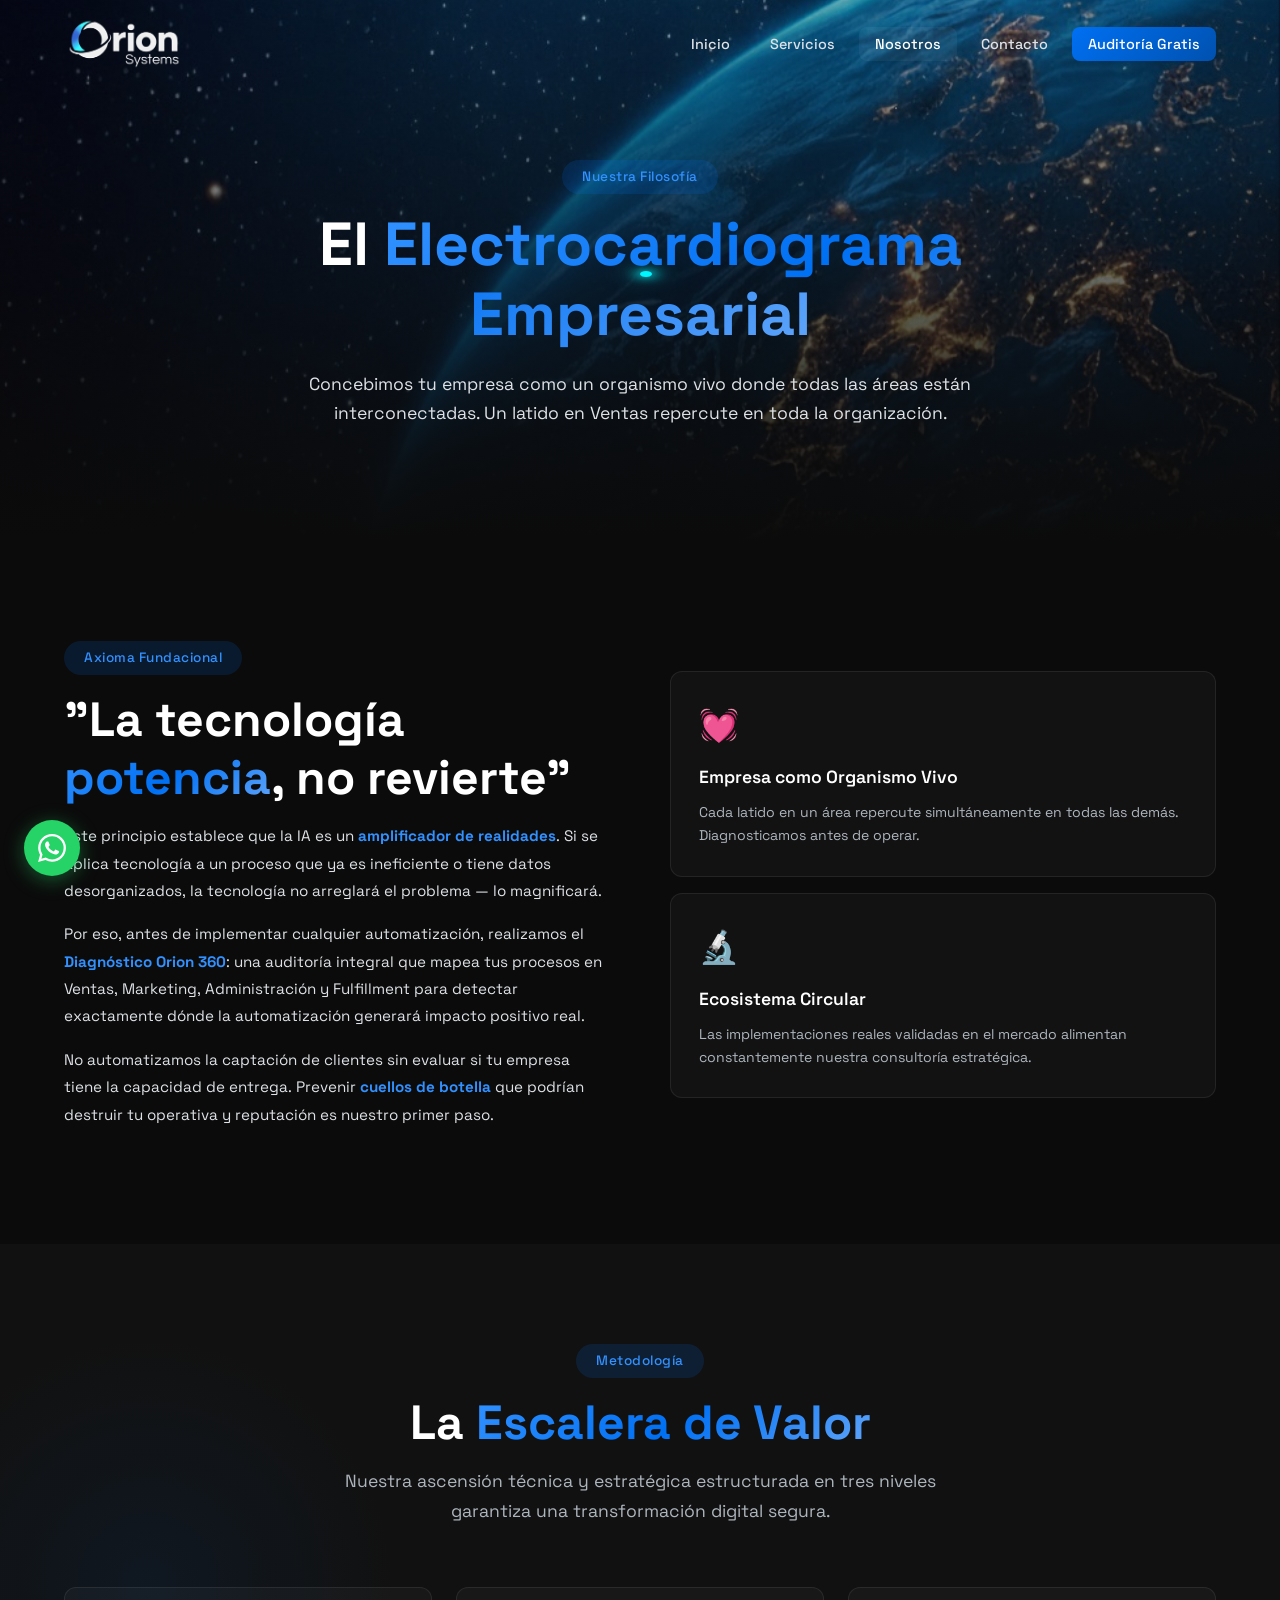
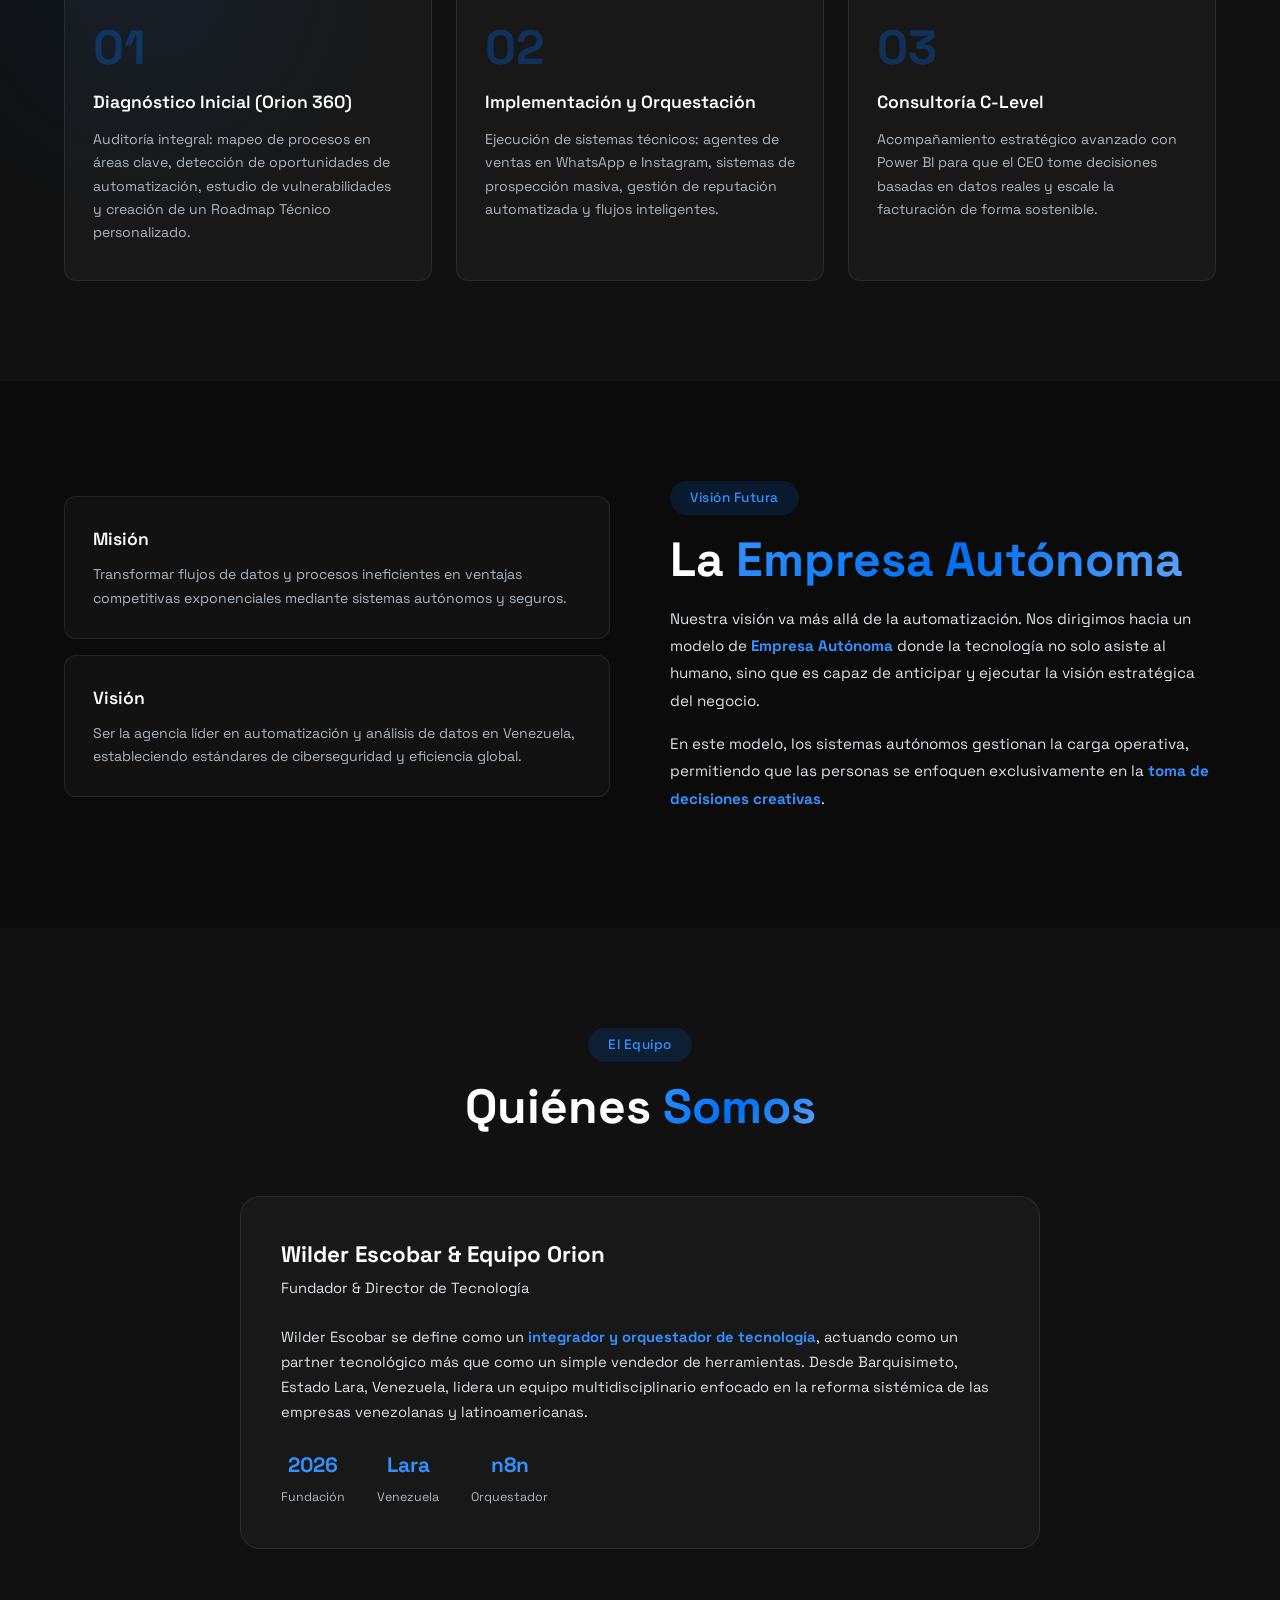
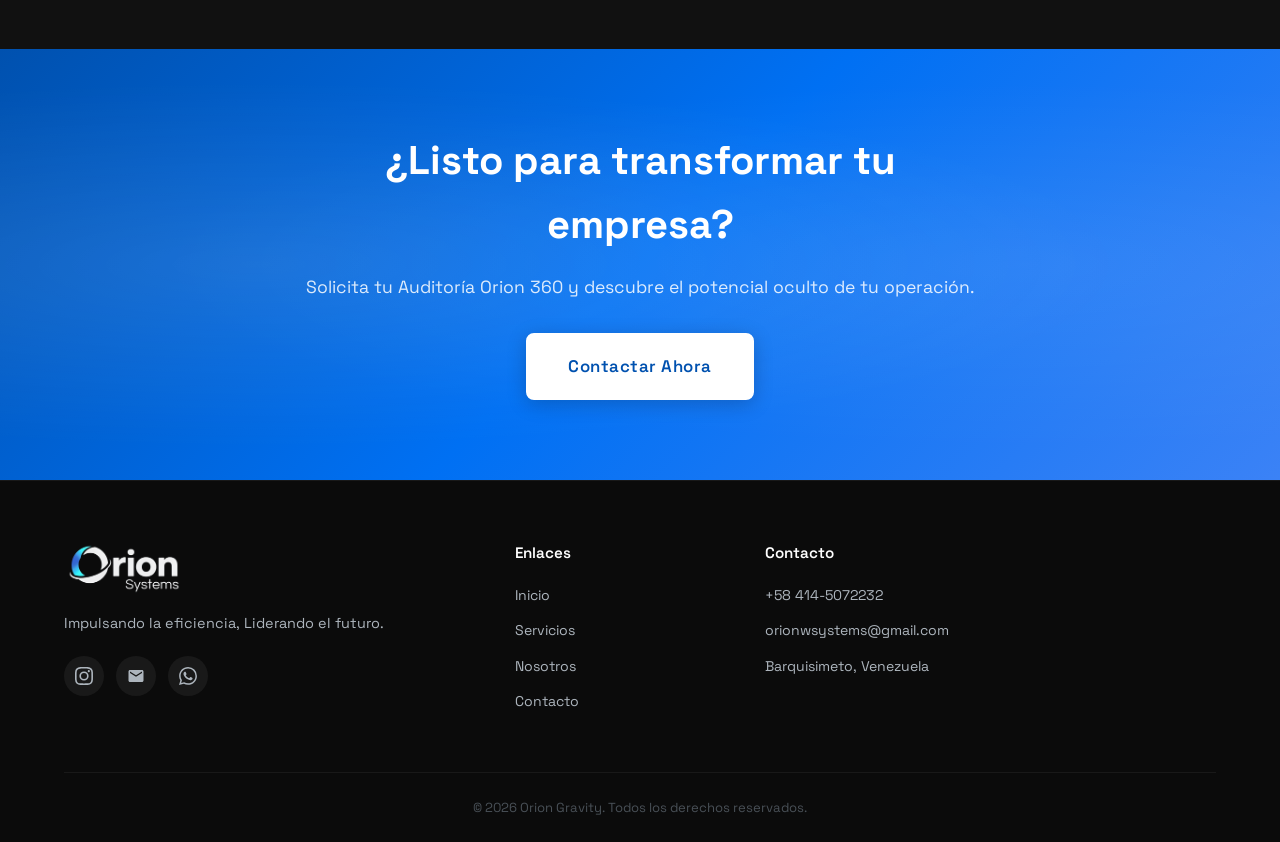
==== commit 36543f0b: "Add files via upload" ====
--- a/about.html
+++ b/about.html
@@ -4,9 +4,9 @@
 <head>
     <meta charset="UTF-8">
     <meta name="viewport" content="width=device-width, initial-scale=1.0">
-    <title>Sobre Nosotros | Orion Systems</title>
+    <title>Sobre Nosotros | Orion Gravity</title>
     <meta name="description"
-        content="Conoce la filosofía del Electrocardiograma Empresarial de Orion Systems. La tecnología potencia, no revierte. Wilder Escobar y equipo en Barquisimeto, Venezuela.">
+        content="Conoce la filosofía del Electrocardiograma Empresarial de Orion Gravity. La tecnología potencia, no revierte. Wilder Escobar y equipo en Barquisimeto, Venezuela.">
     <link rel="icon" href="assets/favicon.png" type="image/png">
     <link rel="preconnect" href="https://fonts.googleapis.com">
     <link rel="preconnect" href="https://fonts.gstatic.com" crossorigin>
@@ -21,7 +21,7 @@
     <nav class="navbar" id="navbar">
         <div class="nav-container">
             <a href="index.html" class="nav-logo">
-                <img src="assets/logo.png" alt="Orion Systems Logo" class="logo-img">
+                <img src="assets/logo.png" alt="Orion Gravity Logo" class="logo-img">
             </a>
             <ul class="nav-links" id="navLinks">
                 <li><a href="index.html" class="nav-link">Inicio</a></li>
@@ -207,7 +207,7 @@
             <div class="footer-grid">
                 <div class="footer-brand">
                     <div class="footer-logo">
-                        <img src="assets/logo.png" alt="Orion Systems" class="logo-img">
+                        <img src="assets/logo.png" alt="Orion Gravity" class="logo-img">
                     </div>
                     <p class="footer-tagline">Impulsando la eficiencia, Liderando el futuro.</p>
                     <div class="footer-social">
@@ -247,7 +247,7 @@
                 </div>
             </div>
             <div class="footer-bottom">
-                <p>&copy; 2026 Orion Systems. Todos los derechos reservados.</p>
+                <p>&copy; 2026 Orion Gravity. Todos los derechos reservados.</p>
             </div>
         </div>
     </footer>
@@ -357,7 +357,7 @@
             </form>
             <div class="modal-success" id="modalSuccess" style="display:none;">
                 <div class="success-icon">✨</div>
-                <h3>¡Gracias por confiar en Orion Systems!</h3>
+                <h3>¡Gracias por confiar en Orion Gravity!</h3>
                 <p>Nuestro equipo analizará tu infraestructura y nos pondremos en contacto para presentarte tu Roadmap
                     Técnico de transformación.</p>
                 <button class="btn btn-outline" id="closeSuccessBtn">Entendido</button>
--- a/index.css
+++ b/index.css
@@ -216,8 +216,8 @@
 }
 
 .logo-img {
-  width: 60px;
-  height: 60px;
+  width: 120px;
+  height: auto;
   object-fit: contain;
   transition: transform 0.3s var(--ease);
 }
@@ -840,6 +840,24 @@
 .video-wrapper iframe {
   width: 100%;
   height: 100%;
+}
+
+.video-overlay-text {
+  position: absolute;
+  top: 16px;
+  left: 50%;
+  transform: translateX(-50%);
+  z-index: 10;
+  background: rgba(11, 11, 11, 0.85);
+  padding: 8px 24px;
+  border-radius: var(--radius-full);
+  font-size: 0.9rem;
+  font-weight: 500;
+  color: var(--white);
+  border: 1px solid rgba(0, 112, 243, 0.4);
+  box-shadow: 0 4px 15px rgba(0, 0, 0, 0.5);
+  backdrop-filter: blur(10px);
+  pointer-events: none;
 }
 
 /* ========================================
@@ -986,9 +1004,9 @@
 }
 
 .footer-logo {
-  display: flex;
-  align-items: center;
-  gap: 10px;
+  max-width: 140px;
+  height: auto;
+  object-fit: contain;
   margin-bottom: 16px;
 }
 
